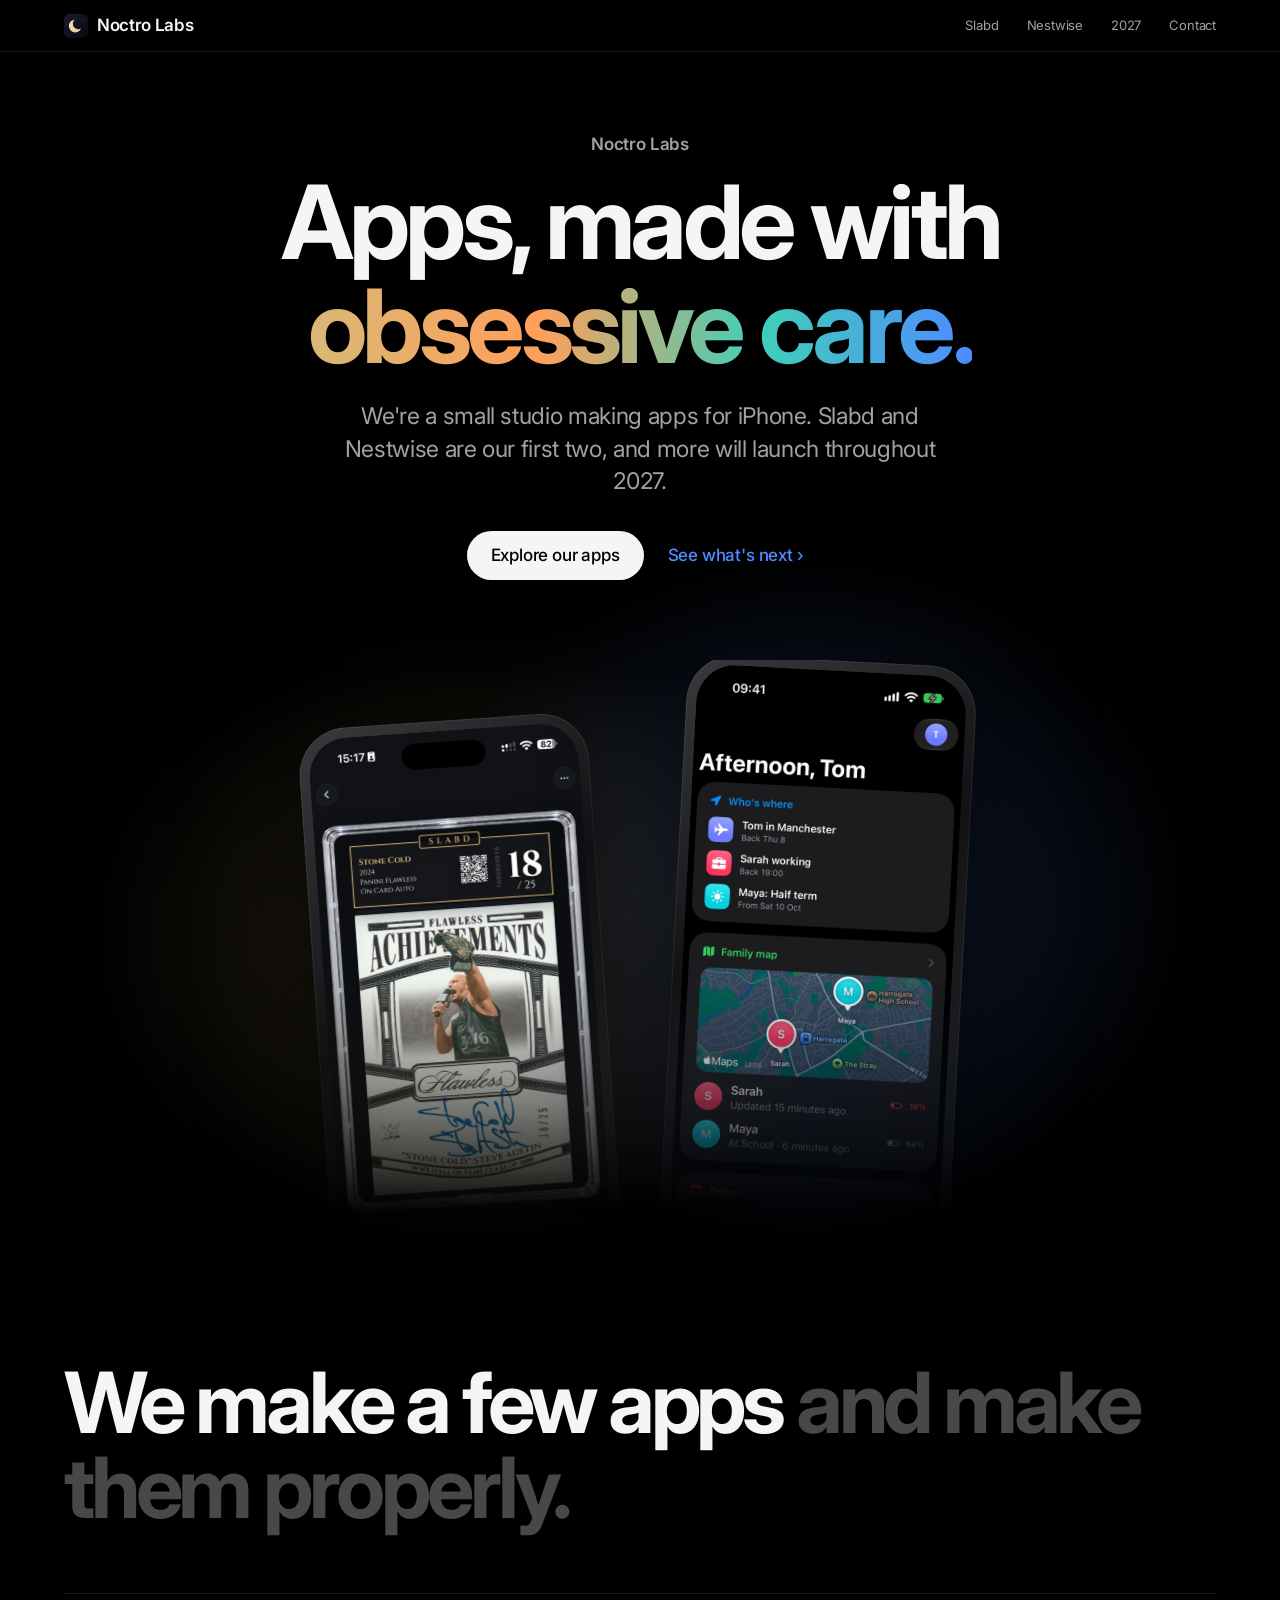
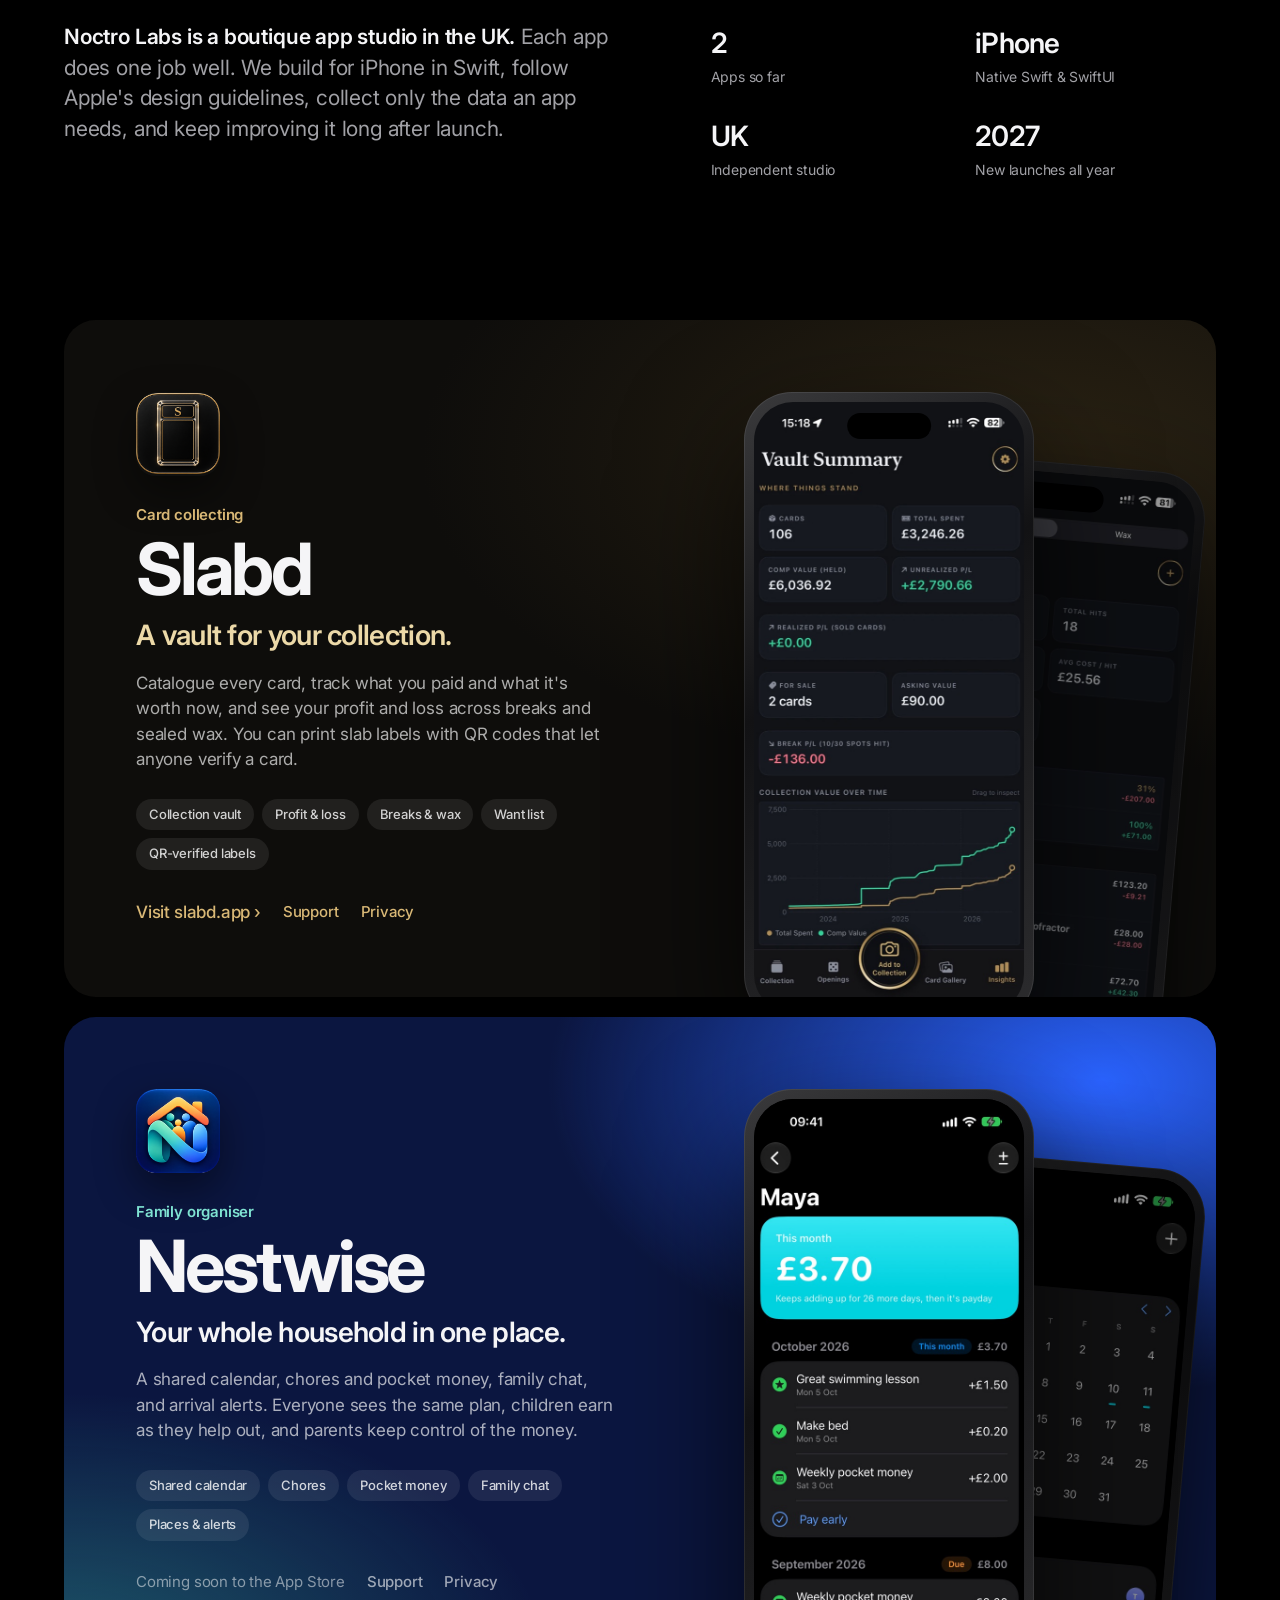
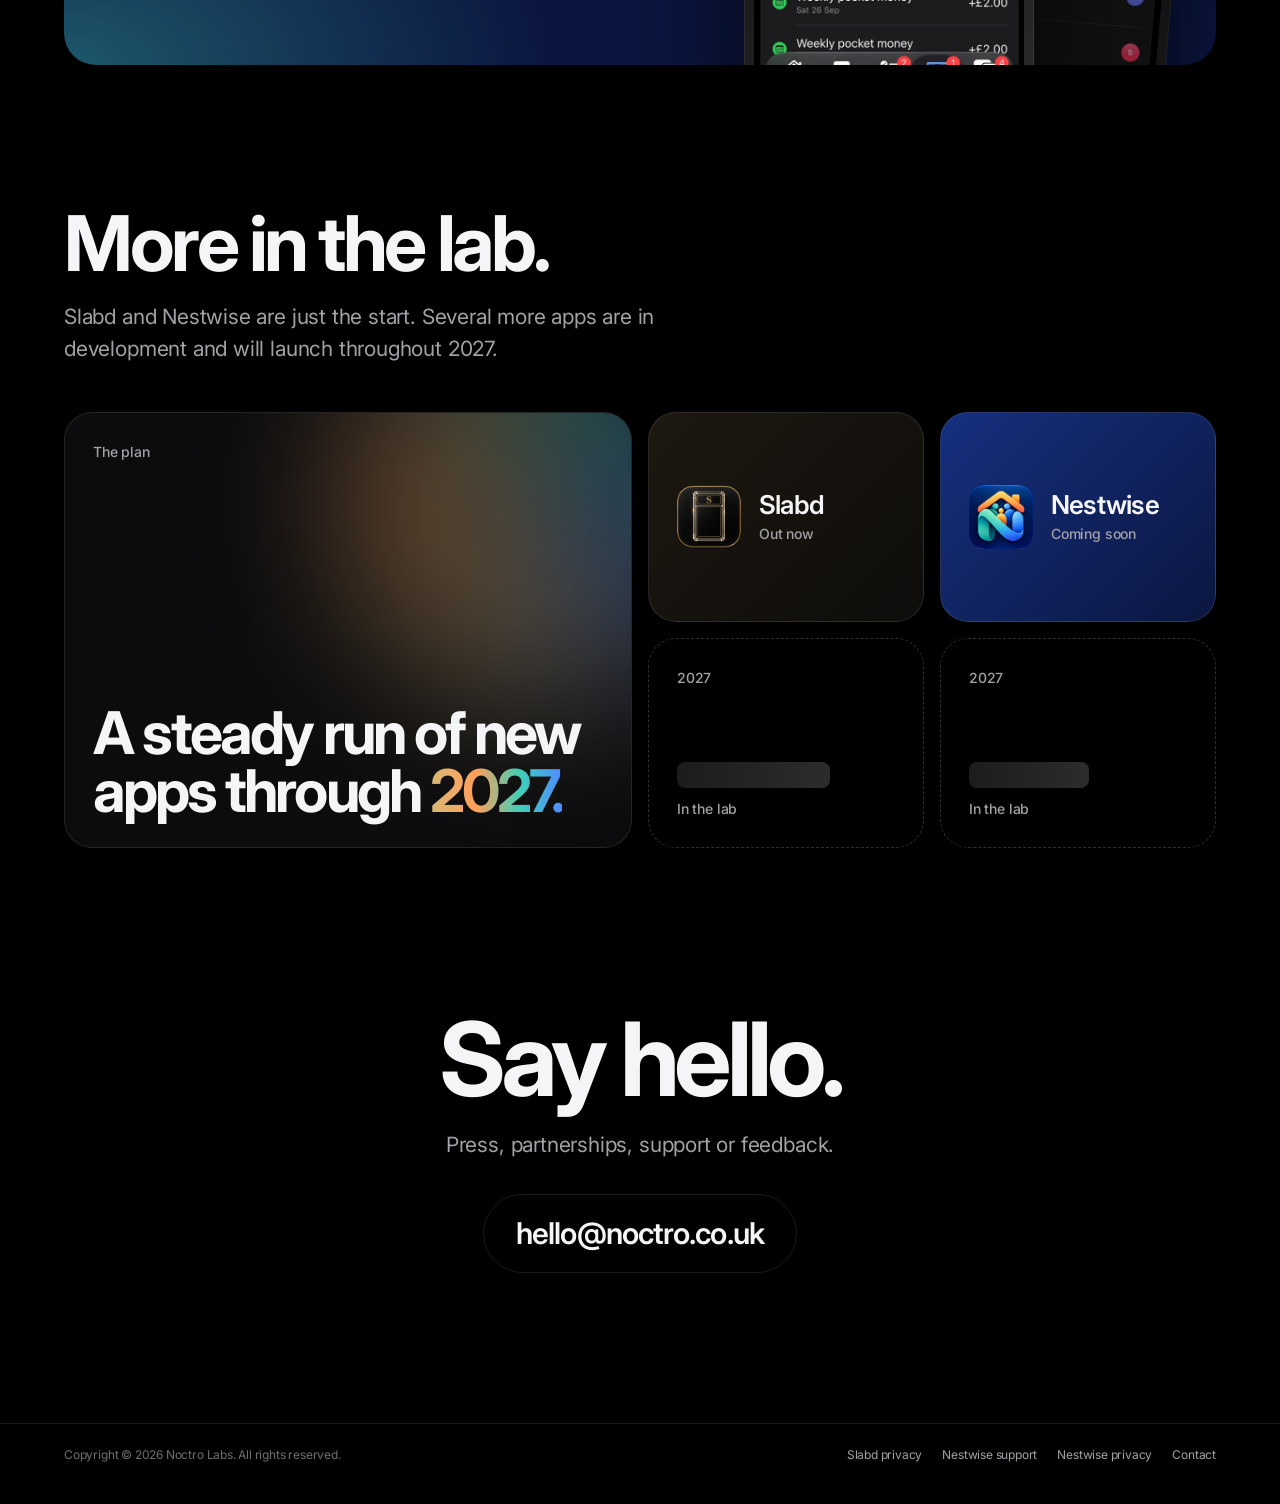
==== index.html @ 70201ffb "Noctro Labs studio site Home page with Slabd and Nestwise, Nestwise privacy and support pages, share" ====
<!doctype html>
<html lang="en-GB">
<head>
  <meta charset="utf-8">
  <meta name="viewport" content="width=device-width, initial-scale=1">
  <title>Noctro Labs — Apps, made with obsessive care</title>
  <meta name="description" content="Noctro Labs is a boutique app studio in the UK. Makers of Slabd, the card collecting app, and Nestwise, the family organiser, with more launches through 2027.">
  <meta name="theme-color" content="#000000">
  <link rel="canonical" href="https://noctro.co.uk/">
  <link rel="icon" href="assets/logo.svg" type="image/svg+xml">
  <link rel="apple-touch-icon" href="assets/apple-touch-icon.png">

  <meta property="og:type" content="website">
  <meta property="og:url" content="https://noctro.co.uk/">
  <meta property="og:title" content="Noctro Labs — Apps, made with obsessive care">
  <meta property="og:description" content="Makers of Slabd and Nestwise. A small studio with more launches through 2027.">
  <meta property="og:image" content="https://noctro.co.uk/assets/og.jpg">
  <meta property="og:image:width" content="1200">
  <meta property="og:image:height" content="630">
  <meta property="og:image:alt" content="Noctro Labs: Apps, made with obsessive care. Slabd and Nestwise shown on iPhones.">
  <meta name="twitter:card" content="summary_large_image">

  <script>document.documentElement.classList.add('js')</script>
  <link rel="preconnect" href="https://fonts.googleapis.com">
  <link rel="preconnect" href="https://fonts.gstatic.com" crossorigin>
  <link href="https://fonts.googleapis.com/css2?family=Inter:wght@400;500;600;700&display=swap" rel="stylesheet">

  <script type="application/ld+json">
  {
    "@context": "https://schema.org",
    "@type": "Organization",
    "name": "Noctro Labs",
    "url": "https://noctro.co.uk",
    "logo": "https://noctro.co.uk/assets/logo.svg",
    "email": "hello@noctro.co.uk"
  }
  </script>

  <style>
    :root {
      --bg: #000;
      --tile: #111113;
      --line: rgba(255, 255, 255, .1);
      --text: #f5f5f7;
      --muted: #a1a1a6;
      --faint: #6e6e73;
      --gold: #d9b876;
      --blue: #4f8bff;
      --grad: linear-gradient(90deg, #d9b876 0%, #ff9f5a 35%, #3fd0b8 68%, #4f8bff 100%);
      --wrap: 1200px;
      /* SF Pro on Apple devices; Inter everywhere else. */
      --font: -apple-system, BlinkMacSystemFont, "SF Pro Display", "Inter", "Segoe UI", system-ui, sans-serif;
    }

    *, *::before, *::after { box-sizing: border-box; }
    html { scroll-behavior: smooth; scroll-padding-top: 52px; }
    body {
      margin: 0; background: var(--bg); color: var(--text);
      font: 400 17px/1.5 var(--font);
      letter-spacing: -.011em;
      -webkit-font-smoothing: antialiased;
      overflow-x: hidden;
    }
    img { display: block; max-width: 100%; }
    a { color: inherit; }
    .wrap { width: 100%; max-width: var(--wrap); margin: 0 auto; padding: 0 24px; }
    @media (max-width: 600px) { .wrap { padding: 0 16px; } }
    h1, h2, h3, p { margin: 0; }
    .grad { background: var(--grad); -webkit-background-clip: text; background-clip: text; color: transparent; }

    /* ---------- Nav ---------- */
    .nav {
      position: fixed; inset: 0 0 auto; z-index: 20; height: 52px;
      background: rgba(0, 0, 0, .72);
      backdrop-filter: saturate(180%) blur(20px);
      -webkit-backdrop-filter: saturate(180%) blur(20px);
      border-bottom: 1px solid var(--line);
    }
    .nav .wrap { display: flex; align-items: center; justify-content: space-between; height: 100%; }
    .brand { display: flex; align-items: center; gap: 9px; text-decoration: none; font-weight: 600; font-size: 17px; letter-spacing: -.02em; }
    .brand img { width: 24px; height: 24px; }
    .nav ul { list-style: none; display: flex; gap: 28px; margin: 0; padding: 0; font-size: 13px; }
    .nav ul a { text-decoration: none; color: var(--muted); transition: color .2s; }
    .nav ul a:hover { color: var(--text); }
    @media (max-width: 560px) { .nav ul li:not(:last-child) { display: none; } }

    /* ---------- Phone ---------- */
    .phone {
      position: relative; flex: none;
      width: 280px; aspect-ratio: 1206 / 2622;
      border-radius: 48px; padding: 10px;
      background: linear-gradient(145deg, #3a3a3c, #121214 40%, #2c2c2e);
      box-shadow: 0 0 0 1px rgba(255,255,255,.08) inset, 0 50px 120px rgba(0,0,0,.7);
    }
    .phone .screen { position: relative; width: 100%; height: 100%; border-radius: 39px; overflow: hidden; background: #000; }
    .phone .screen::before { /* Dynamic Island */
      content: ""; position: absolute; z-index: 2; top: 11px; left: 50%; transform: translateX(-50%);
      width: 31%; height: 26px; border-radius: 20px; background: #000;
    }
    .phone .shot { width: 100%; height: 100%; object-fit: cover; }
    /* Launch-style screen, used until real screenshots are dropped in as <img class="shot">. */
    .splash { height: 100%; display: flex; flex-direction: column; align-items: center; justify-content: center; gap: 18px; }
    .splash img { width: 38%; border-radius: 23%; box-shadow: 0 24px 60px rgba(0,0,0,.55); }
    .splash b { font-size: 22px; font-weight: 600; letter-spacing: -.02em; }
    .splash span { font-size: 13px; color: rgba(255,255,255,.6); margin-top: -12px; }
    .splash.slabd { background: radial-gradient(120% 70% at 50% 30%, #2b2416, #0b0b0c 70%); }
    .splash.slabd b { color: #ecd9a8; }
    .splash.nestwise { background: radial-gradient(120% 70% at 50% 30%, #1f45b8, #0a1338 75%); }

    /* ---------- Hero ---------- */
    .hero { padding: 132px 0 0; text-align: center; position: relative; overflow: hidden; }
    .hero::before {
      content: ""; position: absolute; left: 50%; bottom: 0; transform: translateX(-50%);
      width: 1100px; height: 760px; pointer-events: none;
      background:
        radial-gradient(closest-side at 35% 60%, rgba(217,184,118,.20), transparent),
        radial-gradient(closest-side at 65% 55%, rgba(79,139,255,.24), transparent);
      filter: blur(20px);
    }
    .eyebrow { font-size: 17px; font-weight: 600; color: var(--muted); }
    .hero h1 {
      font-size: clamp(46px, 8vw, 104px); line-height: 1.02; letter-spacing: -.045em; font-weight: 700;
      max-width: 980px; margin: 12px auto 0;
    }
    .hero .sub { color: var(--muted); font-size: clamp(19px, 2vw, 23px); line-height: 1.4; max-width: 640px; margin: 22px auto 0; letter-spacing: -.015em; }
    .ctas { display: flex; justify-content: center; flex-wrap: wrap; gap: 14px; margin-top: 34px; }
    .btn {
      display: inline-flex; align-items: center; gap: 6px;
      padding: 12px 24px; border-radius: 999px;
      font-size: 17px; font-weight: 500; text-decoration: none;
      transition: background .2s, transform .2s;
    }
    .btn:hover { transform: translateY(-1px); }
    .btn-fill { background: var(--text); color: #000; }
    .btn-fill:hover { background: #fff; }
    .btn-link { color: var(--blue); padding-left: 10px; padding-right: 10px; }
    .btn-link:hover { text-decoration: underline; }

    .stage {
      position: relative; display: flex; justify-content: center; align-items: flex-start;
      gap: clamp(20px, 5vw, 72px); margin-top: 80px; height: clamp(420px, 46vw, 580px);
    }
    .stage .phone { width: clamp(190px, 23vw, 290px); }
    .stage .phone.left { transform: rotate(-4deg); margin-top: 60px; }
    .stage .phone.raised { transform: rotate(3deg); }
    .stage { /* Fade the phones into the page so they sit "in" it */
      -webkit-mask-image: linear-gradient(#000 55%, transparent 96%);
              mask-image: linear-gradient(#000 55%, transparent 96%);
    }
    @media (max-width: 640px) {
      .stage { height: 380px; gap: 14px; }
      .stage .phone { width: 44vw; }
    }

    /* ---------- Studio statement ---------- */
    .studio { padding: 120px 0 140px; }
    .statement {
      font-size: clamp(40px, 6.6vw, 92px); line-height: 1; letter-spacing: -.05em; font-weight: 700;
      max-width: 1100px;
    }
    .statement span { color: #48484a; }
    .studio .row {
      display: grid; grid-template-columns: 1.2fr 1fr; gap: 40px;
      margin-top: 64px; padding-top: 28px; border-top: 1px solid var(--line);
    }
    .studio .row p { color: var(--muted); font-size: 21px; line-height: 1.45; max-width: 560px; }
    .studio .row p b { color: var(--text); font-weight: 600; }
    .facts { display: grid; grid-template-columns: 1fr 1fr; gap: 28px 24px; }
    .facts div { font-size: 14px; color: var(--muted); }
    .facts b { display: block; color: var(--text); font-size: 28px; letter-spacing: -.03em; font-weight: 600; margin-bottom: 2px; }
    @media (max-width: 800px) { .studio .row { grid-template-columns: 1fr; } }

    /* ---------- App panels ---------- */
    .apps { display: grid; gap: 20px; }
    .panel {
      position: relative; overflow: hidden; border-radius: 32px;
      display: grid; grid-template-columns: 1.05fr 1fr;
      min-height: 640px; padding: 72px 0 0 72px;
    }
    .panel .copy { align-self: center; padding-bottom: 72px; max-width: 480px; }
    .panel .icon { width: 84px; height: 84px; border-radius: 20px; box-shadow: 0 16px 40px rgba(0,0,0,.45); }
    .panel .cat { margin-top: 28px; font-size: 15px; font-weight: 600; }
    .panel h3 { font-size: clamp(48px, 6vw, 72px); line-height: 1; letter-spacing: -.045em; font-weight: 700; margin-top: 6px; }
    .panel .lead { font-size: clamp(22px, 2.3vw, 28px); line-height: 1.2; letter-spacing: -.025em; font-weight: 600; margin-top: 14px; }
    .panel .desc { color: rgba(255,255,255,.66); margin-top: 18px; font-size: 17px; }
    .chips { list-style: none; padding: 0; margin: 26px 0 0; display: flex; flex-wrap: wrap; gap: 8px; }
    .chips li { font-size: 13px; font-weight: 500; padding: 6px 13px; border-radius: 999px; background: rgba(255,255,255,.08); color: rgba(255,255,255,.8); }
    .panel .more { margin-top: 30px; display: flex; flex-wrap: wrap; align-items: center; gap: 10px 22px; }
    .panel .more a.sm { color: rgba(255,255,255,.6); font-size: 15px; }
    .panel .more a { font-weight: 500; text-decoration: none; }
    .panel .more a:hover { text-decoration: underline; }
    .panel .more .soon { color: rgba(255,255,255,.5); font-size: 15px; }
    .panel .art { position: relative; }
    .panel .art .phone { position: absolute; left: 50%; top: 0; width: 290px; transform: translateX(-50%); }
    .panel .art:has(.back) .phone:not(.back) { left: 38%; }
    .panel .art .phone.back { left: 66%; top: 70px; transform: translateX(-50%) rotate(5deg); filter: brightness(.6); }

    .panel.slabd { background: radial-gradient(90% 80% at 85% 20%, #2a2213, #0e0d0b 60%); }
    .panel.slabd .cat, .panel.slabd .more a { color: var(--gold); }
    .panel.slabd .lead { color: #ecd9a8; }
    .panel.nestwise { background: radial-gradient(80% 80% at 90% 10%, #2a63ff, transparent 60%), radial-gradient(70% 70% at 0% 100%, rgba(63,208,184,.35), transparent 60%), #0b1640; }
    .panel.nestwise .cat { color: #7fe3d2; }

    @media (max-width: 900px) {
      .panel { grid-template-columns: 1fr; padding: 44px 28px 0; min-height: 0; }
      .panel .copy { padding-bottom: 40px; }
      .panel .art { height: 400px; }
      .panel .art .phone { width: 230px; }
      .panel .art .phone.back { display: none; }
      .panel .art:has(.back) .phone:not(.back) { left: 50%; }
    }
    @media (max-width: 600px) { .panel { padding: 36px 22px 0; border-radius: 26px; } }

    /* ---------- Bento: 2027 ---------- */
    .section-head { padding: 140px 0 48px; }
    .section-head h2 { font-size: clamp(40px, 6vw, 80px); line-height: 1.02; letter-spacing: -.045em; font-weight: 700; }
    .section-head p { color: var(--muted); font-size: 21px; max-width: 620px; margin-top: 18px; }
    .bento { display: grid; grid-template-columns: repeat(4, 1fr); grid-auto-rows: 210px; gap: 16px; }
    .tile {
      border-radius: 28px; padding: 28px; background: var(--tile); border: 1px solid var(--line);
      display: flex; flex-direction: column; justify-content: space-between; overflow: hidden; position: relative;
      text-decoration: none;
    }
    .tile .k { font-size: 14px; color: var(--muted); font-weight: 500; }
    .tile .v { font-size: 26px; font-weight: 600; letter-spacing: -.03em; line-height: 1.1; }
    .tile.big { grid-column: span 2; grid-row: span 2; background: #0c0c0e; }
    .tile.big .v { font-size: clamp(40px, 4.6vw, 64px); line-height: .98; letter-spacing: -.05em; font-weight: 700; }
    .tile.big::after {
      content: ""; position: absolute; right: -120px; top: -120px; width: 420px; height: 420px; border-radius: 50%;
      background: conic-gradient(from 200deg, #d9b876, #ff9f5a, #3fd0b8, #4f8bff, #d9b876); filter: blur(70px); opacity: .35;
    }
    .tile.big > * { position: relative; z-index: 1; }
    .tile.app { flex-direction: row; align-items: center; justify-content: flex-start; gap: 18px; transition: transform .3s; }
    .tile.app:hover { transform: translateY(-3px); }
    .tile.app img { width: 64px; height: 64px; border-radius: 15px; flex: none; }
    .tile.app .k { margin-top: 4px; }
    .tile.app.s { background: linear-gradient(135deg, #1d1810, #0e0d0b); }
    .tile.app.n { background: linear-gradient(135deg, #16307f, #0b1640); }
    .tile.lab { background: transparent; border: 1.5px dashed rgba(255,255,255,.18); }
    .tile.lab .bar { height: 26px; border-radius: 8px; width: 70%; background: linear-gradient(90deg, #1c1c1e, #2c2c2e, #1c1c1e); background-size: 200% 100%; animation: shimmer 2.6s linear infinite; }
    .tile.lab .bar + .k { margin-top: 10px; }
    @keyframes shimmer { to { background-position: -200% 0; } }
    @media (max-width: 900px) {
      .bento { grid-template-columns: 1fr 1fr; grid-auto-rows: minmax(170px, auto); }
      .tile.big { grid-row: span 1; min-height: 300px; }
      .tile.app { grid-column: span 2; }
    }
    @media (max-width: 520px) {
      .bento { grid-template-columns: 1fr; }
      .tile.big, .tile.app { grid-column: span 1; }
    }

    /* ---------- Contact ---------- */
    .contact { text-align: center; padding: 160px 0 150px; }
    .contact h2 { font-size: clamp(48px, 8vw, 104px); line-height: 1; letter-spacing: -.05em; font-weight: 700; }
    .contact p { color: var(--muted); font-size: 21px; margin-top: 18px; }
    .contact .mail {
      display: inline-block; margin-top: 34px; text-decoration: none;
      font-size: clamp(20px, 3vw, 30px); font-weight: 600; letter-spacing: -.03em;
      padding: 16px 32px; border-radius: 999px; border: 1px solid var(--line);
      transition: border-color .2s, background .2s;
    }
    .contact .mail:hover { border-color: rgba(255,255,255,.3); background: rgba(255,255,255,.04); }

    footer { border-top: 1px solid var(--line); padding: 22px 0 40px; color: var(--faint); font-size: 12px; }
    footer .wrap { display: flex; flex-wrap: wrap; gap: 12px 24px; justify-content: space-between; }
    footer nav { display: flex; flex-wrap: wrap; gap: 8px 20px; }
    footer a { text-decoration: none; color: var(--muted); }
    footer a:hover { color: var(--text); }

    /* ---------- Motion ---------- */
    .js .reveal { opacity: 0; translate: 0 28px; transition: opacity 1s ease, translate 1s cubic-bezier(.2,.7,.2,1); }
    .js .reveal.in { opacity: 1; translate: 0 0; }
    .js .reveal.d1 { transition-delay: .08s; } .js .reveal.d2 { transition-delay: .16s; } .js .reveal.d3 { transition-delay: .24s; }
    .js .stage .phone { opacity: 0; translate: 0 80px; transition: opacity 1.2s ease, translate 1.4s cubic-bezier(.2,.7,.2,1); }
    .js .stage.in .phone { opacity: 1; translate: 0 0; }
    .js .stage.in .phone + .phone { transition-delay: .14s; }
    @media (prefers-reduced-motion: reduce) {
      *, *::before, *::after { animation: none !important; transition: none !important; }
      .js .reveal, .js .stage .phone { opacity: 1; translate: none; }
      html { scroll-behavior: auto; }
    }
  </style>
</head>
<body>

  <header class="nav">
    <div class="wrap">
      <a class="brand" href="#top" aria-label="Noctro Labs home">
        <img src="assets/logo.svg" alt="" width="24" height="24">Noctro Labs
      </a>
      <ul>
        <li><a href="#slabd">Slabd</a></li>
        <li><a href="#nestwise">Nestwise</a></li>
        <li><a href="#next">2027</a></li>
        <li><a href="#contact">Contact</a></li>
      </ul>
    </div>
  </header>

  <main id="top">
    <!-- Hero -->
    <section class="hero">
      <div class="wrap">
        <p class="eyebrow reveal">Noctro Labs</p>
        <h1 class="reveal d1">Apps, made with <span class="grad">obsessive&nbsp;care.</span></h1>
        <p class="sub reveal d2">We're a small studio making apps for iPhone. Slabd and Nestwise are our first two, and more will launch throughout 2027.</p>
        <div class="ctas reveal d3">
          <a class="btn btn-fill" href="#slabd">Explore our apps</a>
          <a class="btn btn-link" href="#next">See what's next ›</a>
        </div>
        <div class="stage" id="stage">
          <div class="phone left">
            <div class="screen"><img class="shot" src="assets/shots/slabd-card.jpg" alt="Slabd showing a graded Stone Cold Steve Austin card in its slab"></div>
          </div>
          <div class="phone raised">
            <div class="screen"><img class="shot" src="assets/shots/nestwise-home.jpg" alt="Nestwise home screen showing who's where and a family map"></div>
          </div>
        </div>
      </div>
    </section>

    <!-- Studio -->
    <section class="studio">
      <div class="wrap">
        <h2 class="statement reveal">We make a few apps <span>and make them properly.</span></h2>
        <div class="row reveal d1">
          <p><b>Noctro Labs is a boutique app studio in the UK.</b> Each app does one job well. We build for iPhone in Swift, follow Apple's design guidelines, collect only the data an app needs, and keep improving it long after launch.</p>
          <div class="facts">
            <div><b>2</b>Apps so far</div>
            <div><b>iPhone</b>Native Swift &amp; SwiftUI</div>
            <div><b>UK</b>Independent studio</div>
            <div><b>2027</b>New launches all year</div>
          </div>
        </div>
      </div>
    </section>

    <!-- Apps -->
    <section>
      <div class="wrap apps">
        <article class="panel slabd reveal" id="slabd">
          <div class="copy">
            <img class="icon" src="assets/slabd.png" alt="Slabd app icon" width="84" height="84" loading="lazy">
            <p class="cat">Card collecting</p>
            <h3>Slabd</h3>
            <p class="lead">A vault for your collection.</p>
            <p class="desc">Catalogue every card, track what you paid and what it's worth now, and see your profit and loss across breaks and sealed wax. You can print slab labels with QR codes that let anyone verify a card.</p>
            <ul class="chips">
              <li>Collection vault</li><li>Profit &amp; loss</li><li>Breaks &amp; wax</li><li>Want list</li><li>QR-verified labels</li>
            </ul>
            <div class="more"><a href="https://slabd.app" rel="noopener">Visit slabd.app ›</a><a class="sm" href="mailto:slabd@noctro.co.uk">Support</a><a class="sm" href="https://slabd.app/privacy" rel="noopener">Privacy</a></div>
          </div>
          <div class="art">
            <div class="phone back"><div class="screen"><img class="shot" src="assets/shots/slabd-breaks.jpg" alt="" loading="lazy"></div></div>
            <div class="phone"><div class="screen"><img class="shot" src="assets/shots/slabd-vault.jpg" alt="Slabd vault summary with collection value and profit and loss" loading="lazy"></div></div>
          </div>
        </article>

        <article class="panel nestwise reveal" id="nestwise">
          <div class="copy">
            <img class="icon" src="assets/nestwise.png" alt="Nestwise app icon" width="84" height="84" loading="lazy">
            <p class="cat">Family organiser</p>
            <h3>Nestwise</h3>
            <p class="lead">Your whole household in one place.</p>
            <p class="desc">A shared calendar, chores and pocket money, family chat, and arrival alerts. Everyone sees the same plan, children earn as they help out, and parents keep control of the money.</p>
            <ul class="chips">
              <li>Shared calendar</li><li>Chores</li><li>Pocket money</li><li>Family chat</li><li>Places &amp; alerts</li>
            </ul>
            <div class="more"><span class="soon">Coming soon to the App Store</span><a class="sm" href="/nestwise/support/">Support</a><a class="sm" href="/nestwise/privacy/">Privacy</a></div>
          </div>
          <div class="art">
            <div class="phone back"><div class="screen"><img class="shot" src="assets/shots/nestwise-calendar.jpg" alt="" loading="lazy"></div></div>
            <div class="phone"><div class="screen"><img class="shot" src="assets/shots/nestwise-money.jpg" alt="Nestwise pocket money for a child, with chores and weekly money adding up" loading="lazy"></div></div>
          </div>
        </article>
      </div>
    </section>

    <!-- 2027 -->
    <section id="next">
      <div class="wrap">
        <div class="section-head">
          <h2 class="reveal">More in the lab.</h2>
          <p class="reveal d1">Slabd and Nestwise are just the start. Several more apps are in development and will launch throughout 2027.</p>
        </div>
        <div class="bento">
          <div class="tile big reveal">
            <span class="k">The plan</span>
            <span class="v">A steady run of new apps through <span class="grad">2027.</span></span>
          </div>
          <a class="tile app s reveal d1" href="#slabd">
            <img src="assets/slabd.png" alt="">
            <div><div class="v">Slabd</div><div class="k">Out now</div></div>
          </a>
          <a class="tile app n reveal d2" href="#nestwise">
            <img src="assets/nestwise.png" alt="">
            <div><div class="v">Nestwise</div><div class="k">Coming soon</div></div>
          </a>
          <div class="tile lab reveal">
            <span class="k">2027</span>
            <div><div class="bar"></div><div class="k">In the lab</div></div>
          </div>
          <div class="tile lab reveal d1">
            <span class="k">2027</span>
            <div><div class="bar" style="width:55%"></div><div class="k">In the lab</div></div>
          </div>
        </div>
      </div>
    </section>

    <!-- Contact -->
    <section class="contact" id="contact">
      <div class="wrap">
        <h2 class="reveal">Say hello.</h2>
        <p class="reveal d1">Press, partnerships, support or feedback.</p>
        <a class="mail reveal d2" href="mailto:hello@noctro.co.uk">hello@noctro.co.uk</a>
      </div>
    </section>
  </main>

  <footer>
    <div class="wrap">
      <div>Copyright © <span id="year">2026</span> Noctro Labs. All rights reserved.</div>
      <nav>
        <a href="https://slabd.app/privacy" rel="noopener">Slabd privacy</a>
        <a href="/nestwise/support/">Nestwise support</a>
        <a href="/nestwise/privacy/">Nestwise privacy</a>
        <a href="mailto:hello@noctro.co.uk">Contact</a>
      </nav>
    </div>
  </footer>

  <script>
    document.getElementById('year').textContent = new Date().getFullYear();

    const io = new IntersectionObserver(entries => {
      for (const e of entries) if (e.isIntersecting) { e.target.classList.add('in'); io.unobserve(e.target); }
    }, { threshold: .1 });
    document.querySelectorAll('.reveal, #stage').forEach(el => io.observe(el));
  </script>
</body>
</html>
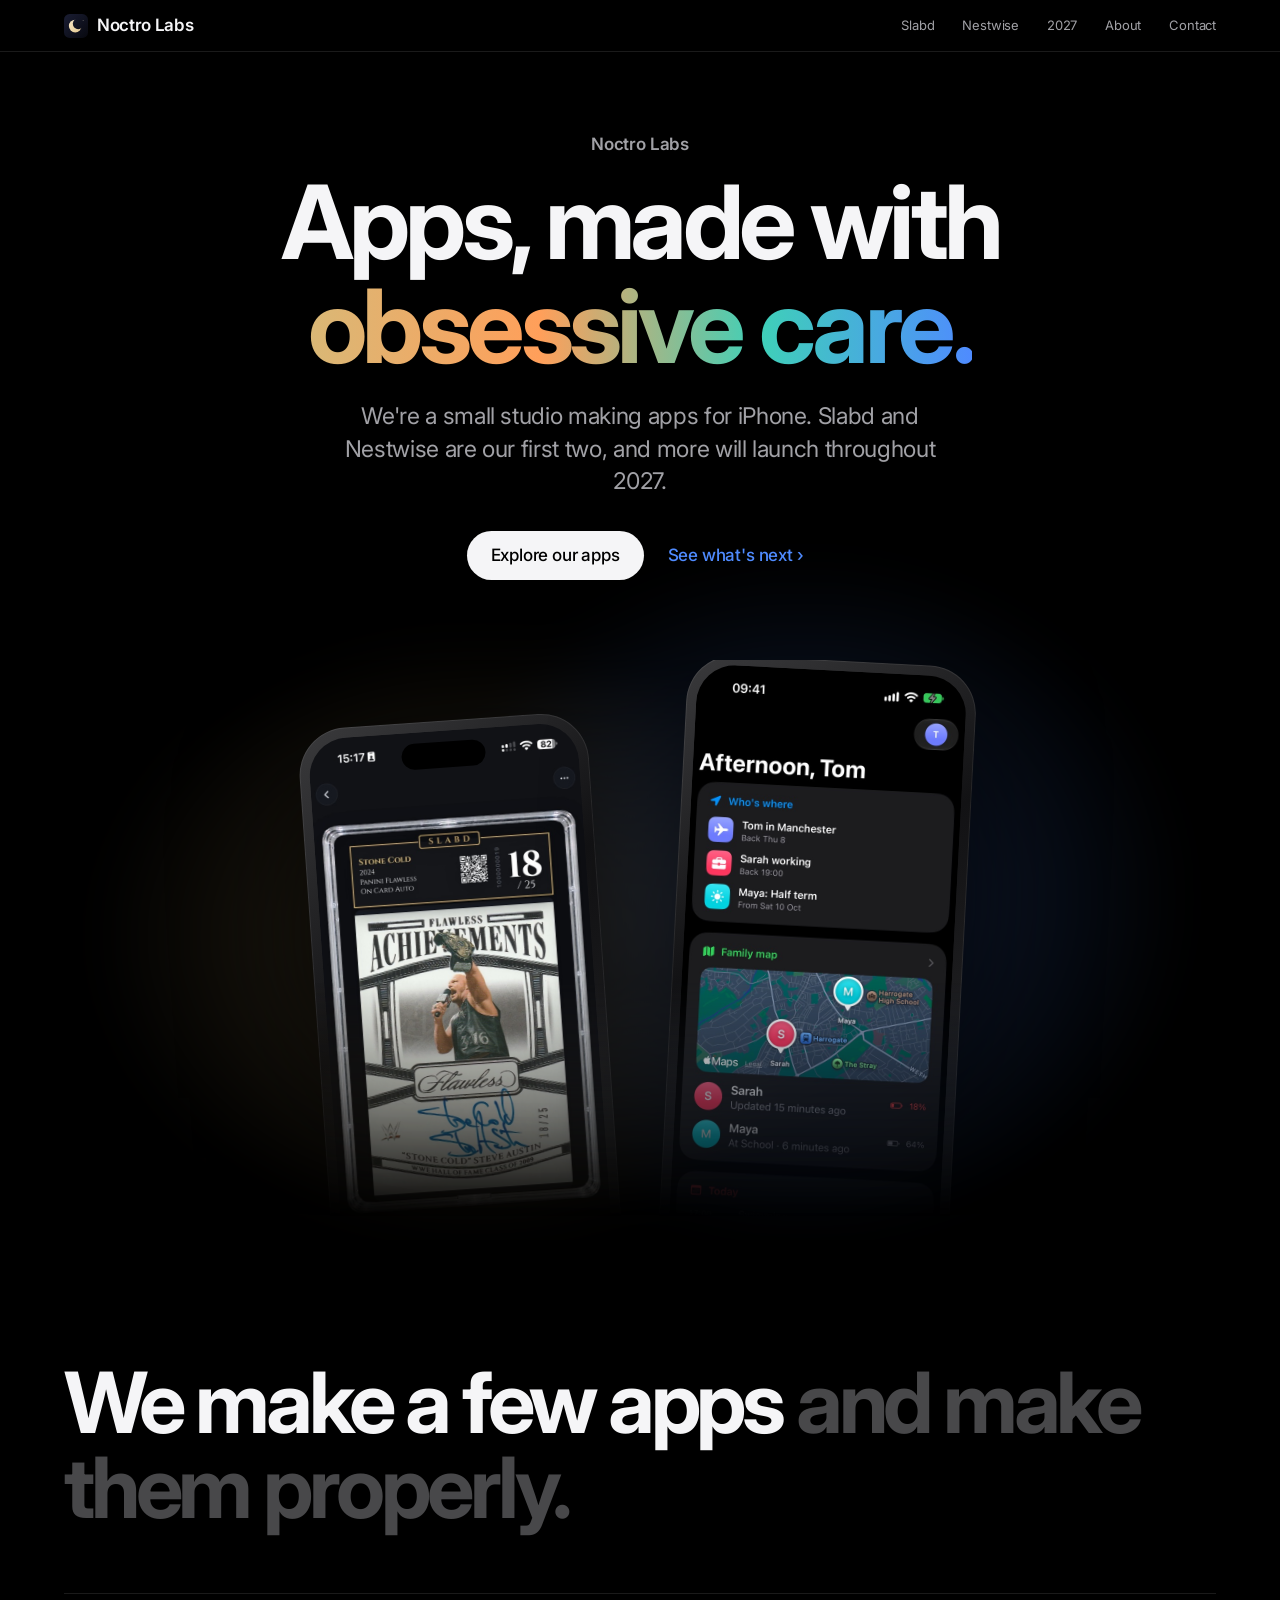
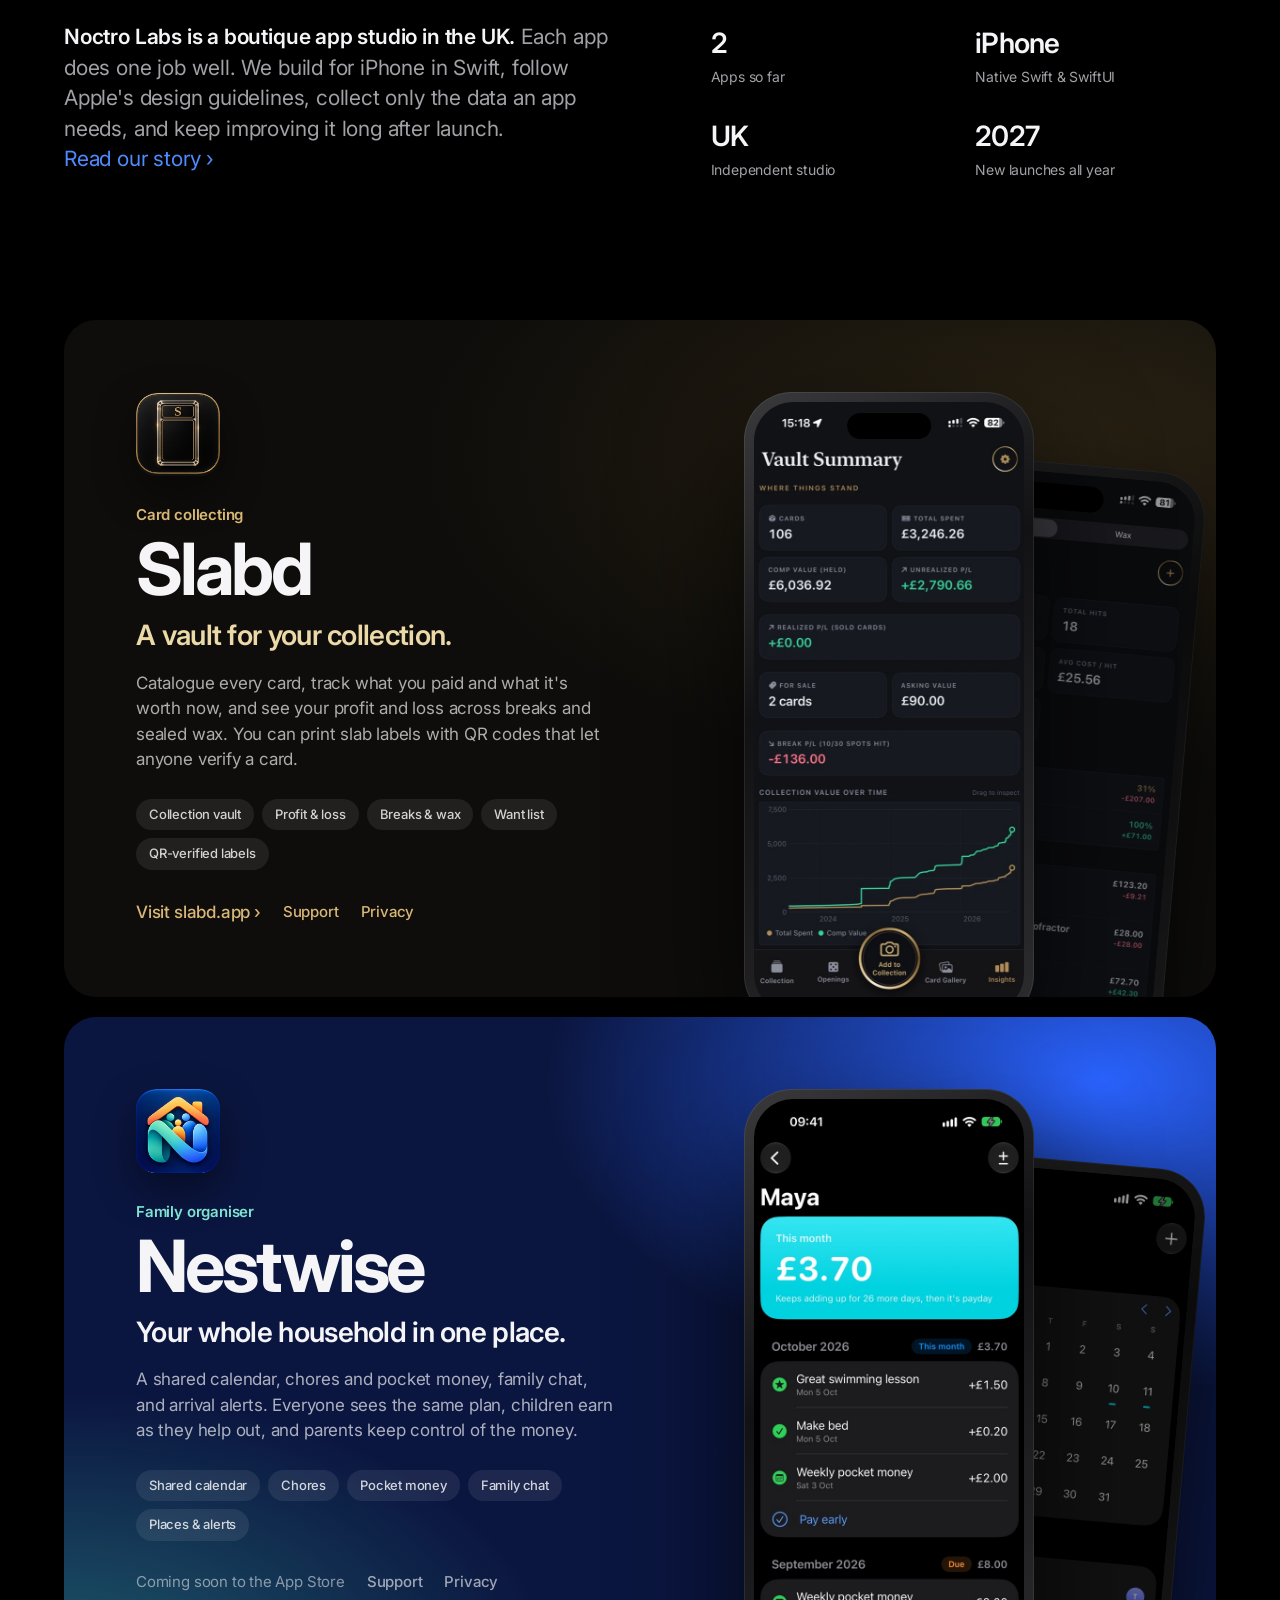
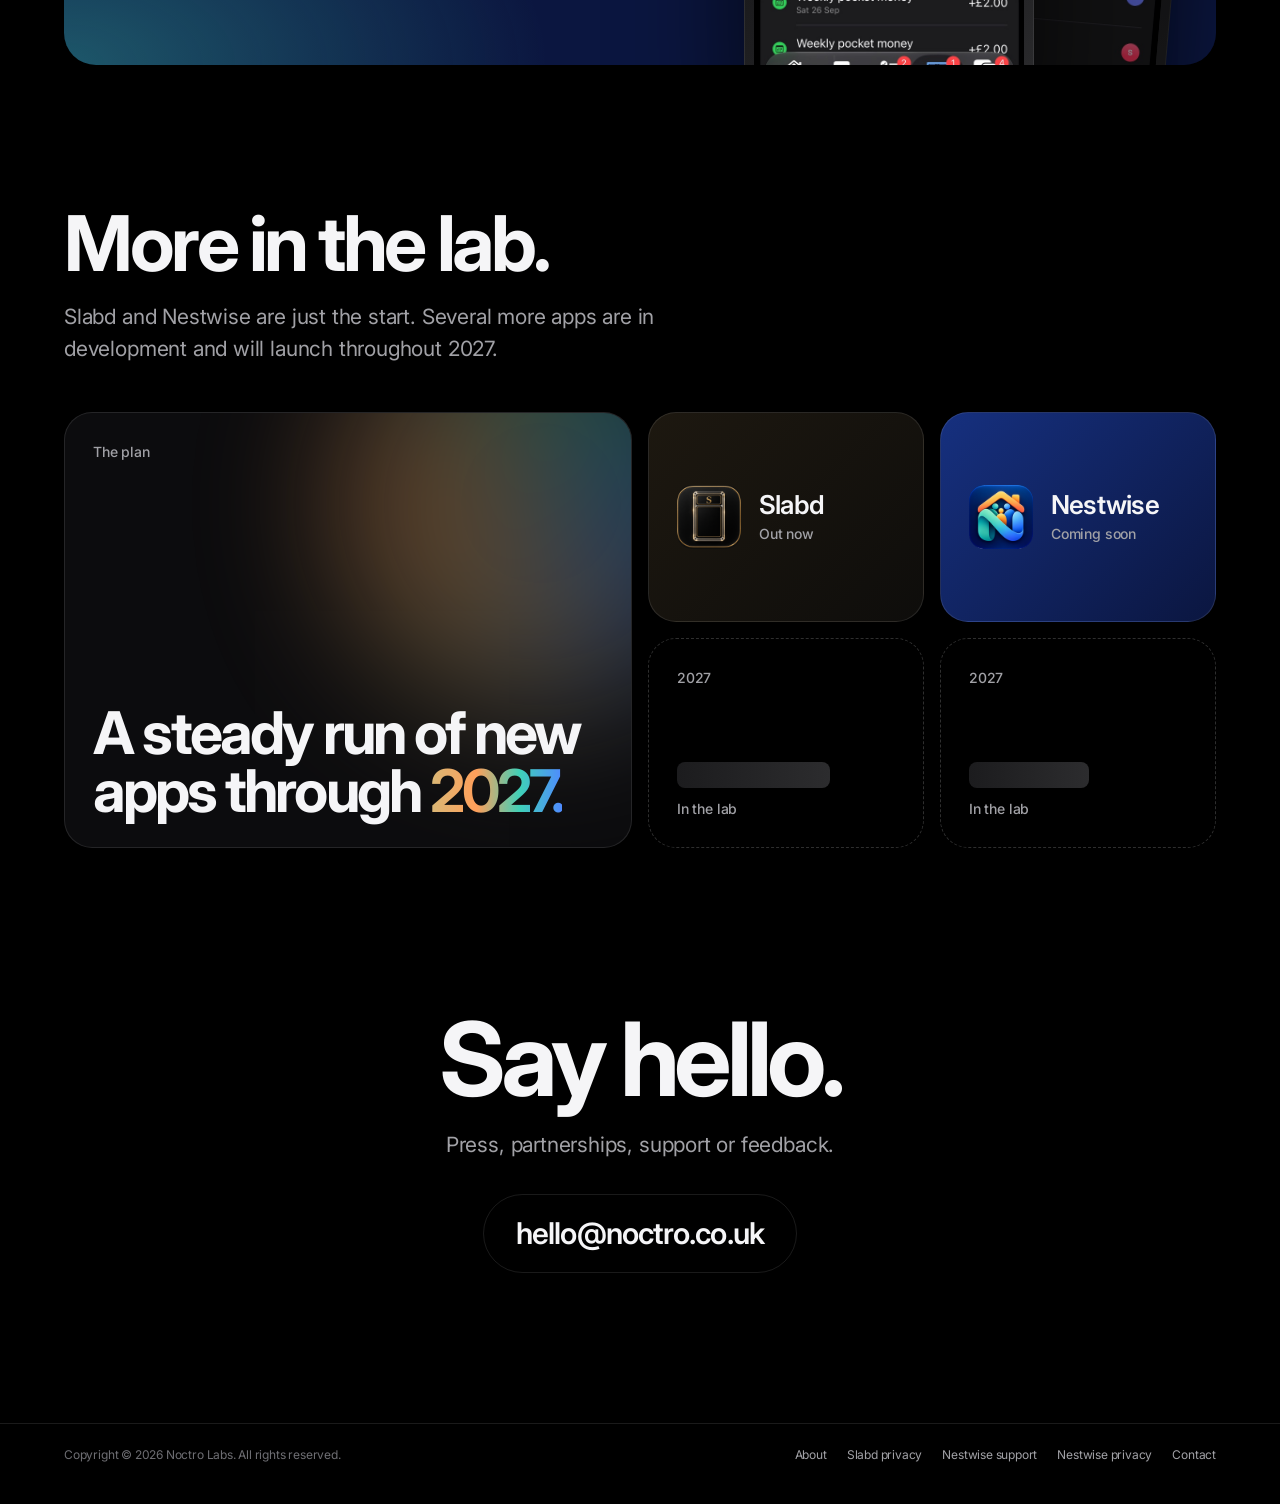
==== commit 8c2281b8: "Add About page Story-led page in the site's design: how Noctro started, the moments the apps are bui" ====
--- a/index.html
+++ b/index.html
@@ -165,6 +165,8 @@
     }
     .studio .row p { color: var(--muted); font-size: 21px; line-height: 1.45; max-width: 560px; }
     .studio .row p b { color: var(--text); font-weight: 600; }
+    .studio .row p a.story { color: var(--blue); text-decoration: none; white-space: nowrap; }
+    .studio .row p a.story:hover { text-decoration: underline; }
     .facts { display: grid; grid-template-columns: 1fr 1fr; gap: 28px 24px; }
     .facts div { font-size: 14px; color: var(--muted); }
     .facts b { display: block; color: var(--text); font-size: 28px; letter-spacing: -.03em; font-weight: 600; margin-bottom: 2px; }
@@ -293,6 +295,7 @@
         <li><a href="#slabd">Slabd</a></li>
         <li><a href="#nestwise">Nestwise</a></li>
         <li><a href="#next">2027</a></li>
+        <li><a href="/about/">About</a></li>
         <li><a href="#contact">Contact</a></li>
       </ul>
     </div>
@@ -325,7 +328,7 @@
       <div class="wrap">
         <h2 class="statement reveal">We make a few apps <span>and make them properly.</span></h2>
         <div class="row reveal d1">
-          <p><b>Noctro Labs is a boutique app studio in the UK.</b> Each app does one job well. We build for iPhone in Swift, follow Apple's design guidelines, collect only the data an app needs, and keep improving it long after launch.</p>
+          <p><b>Noctro Labs is a boutique app studio in the UK.</b> Each app does one job well. We build for iPhone in Swift, follow Apple's design guidelines, collect only the data an app needs, and keep improving it long after launch. <a class="story" href="/about/">Read our story ›</a></p>
           <div class="facts">
             <div><b>2</b>Apps so far</div>
             <div><b>iPhone</b>Native Swift &amp; SwiftUI</div>
@@ -423,6 +426,7 @@
     <div class="wrap">
       <div>Copyright © <span id="year">2026</span> Noctro Labs. All rights reserved.</div>
       <nav>
+        <a href="/about/">About</a>
         <a href="https://slabd.app/privacy" rel="noopener">Slabd privacy</a>
         <a href="/nestwise/support/">Nestwise support</a>
         <a href="/nestwise/privacy/">Nestwise privacy</a>
